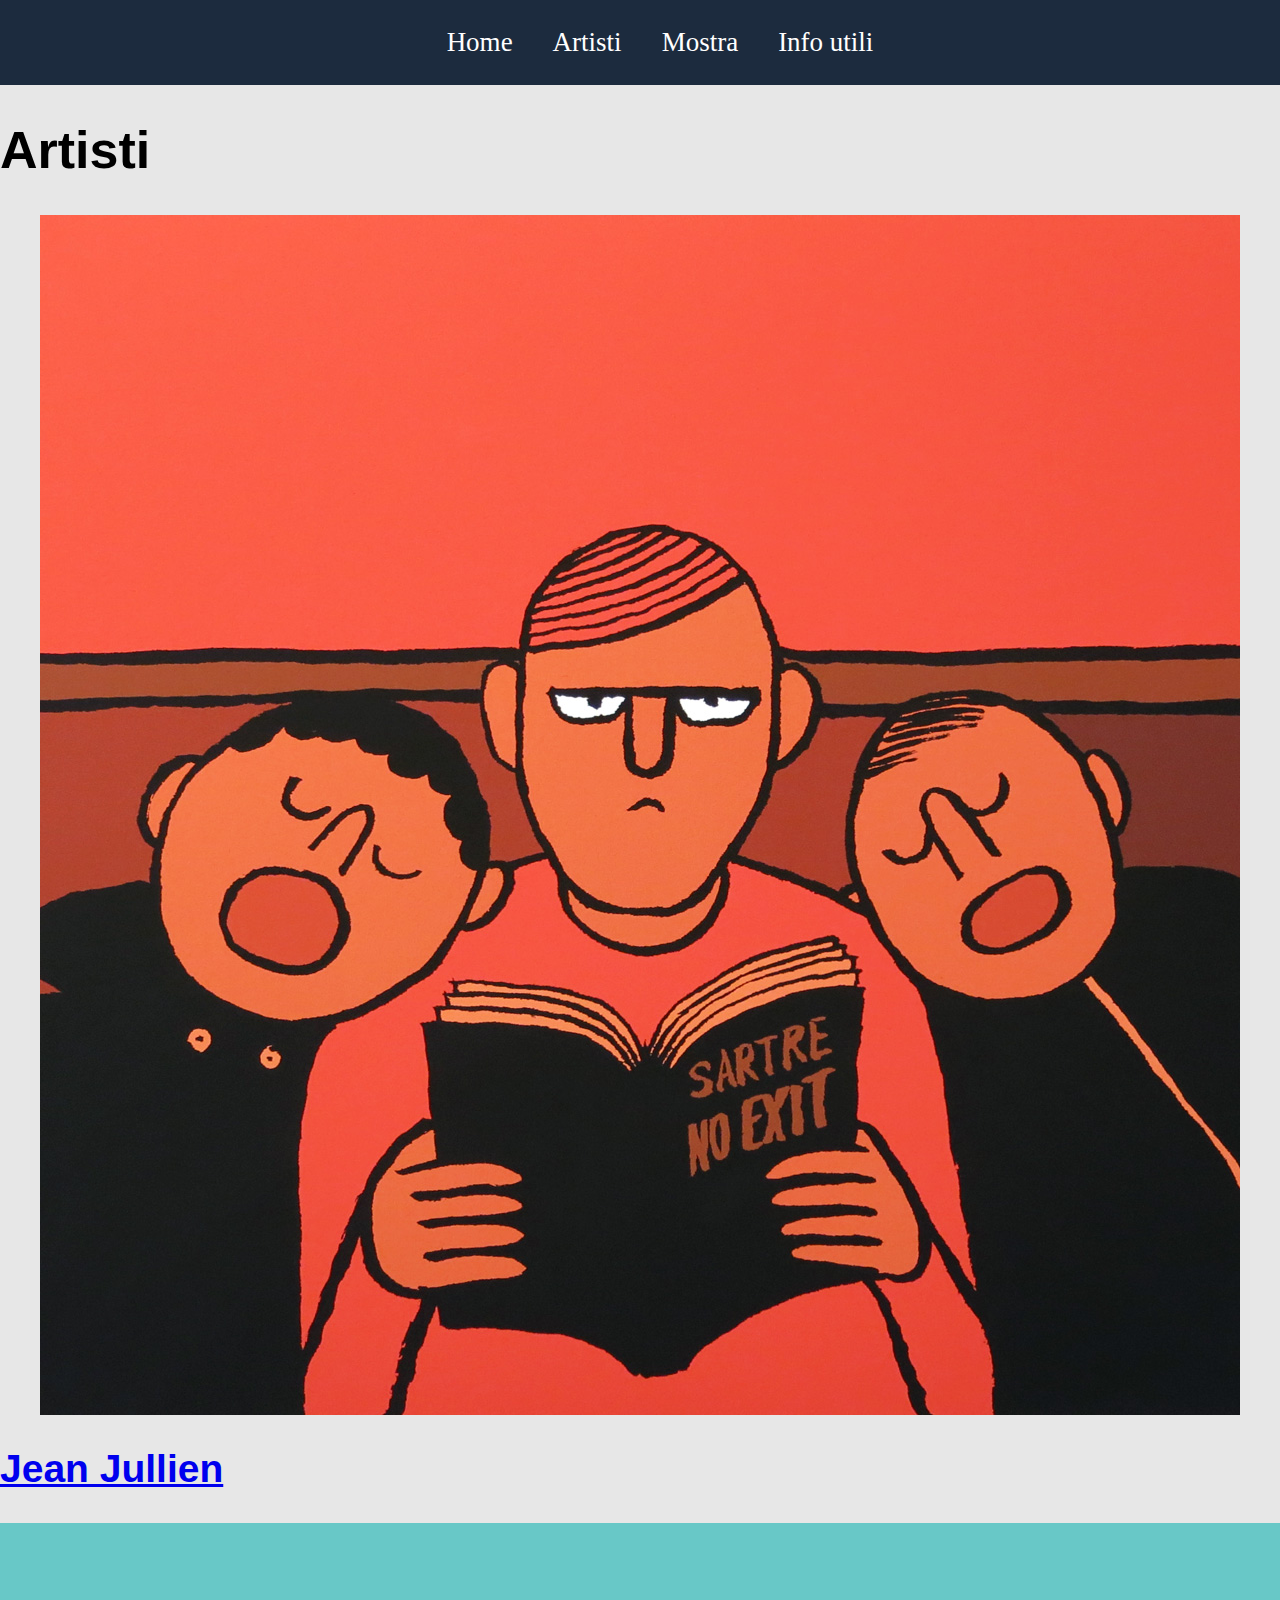
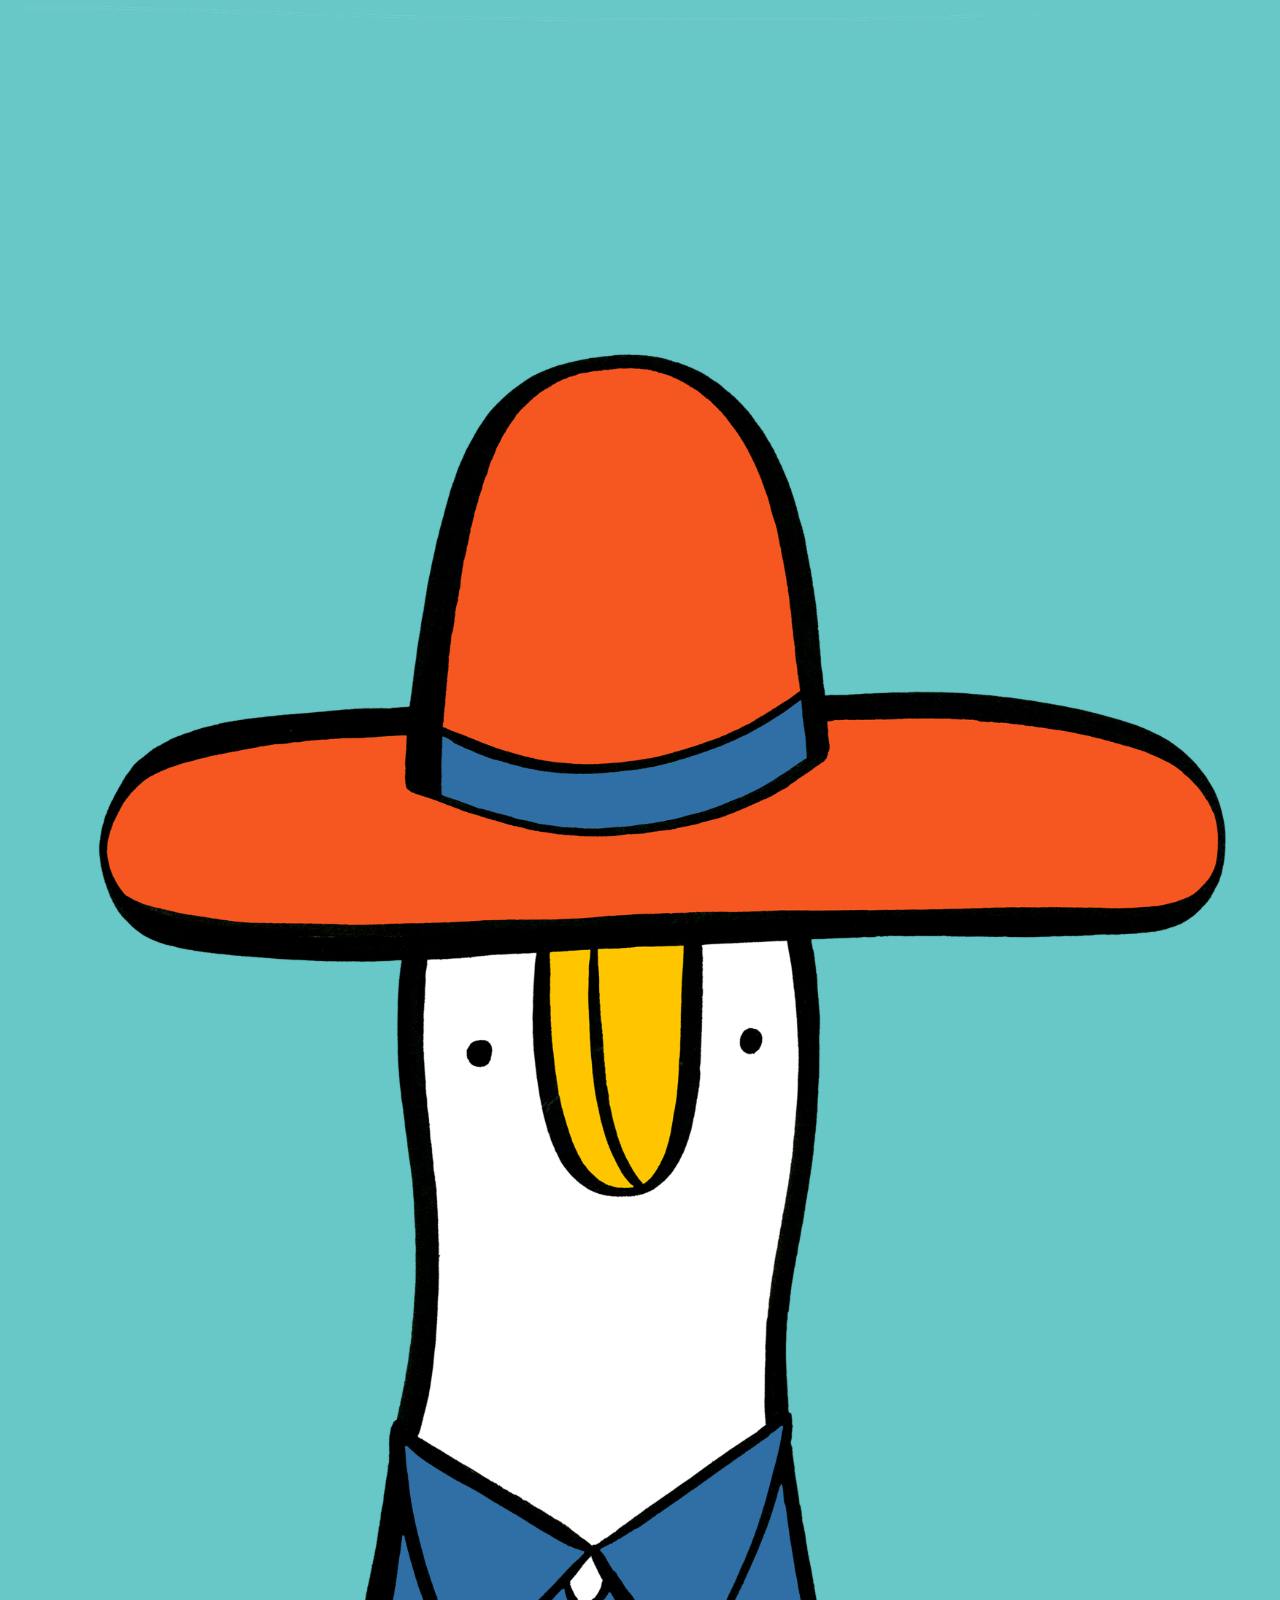
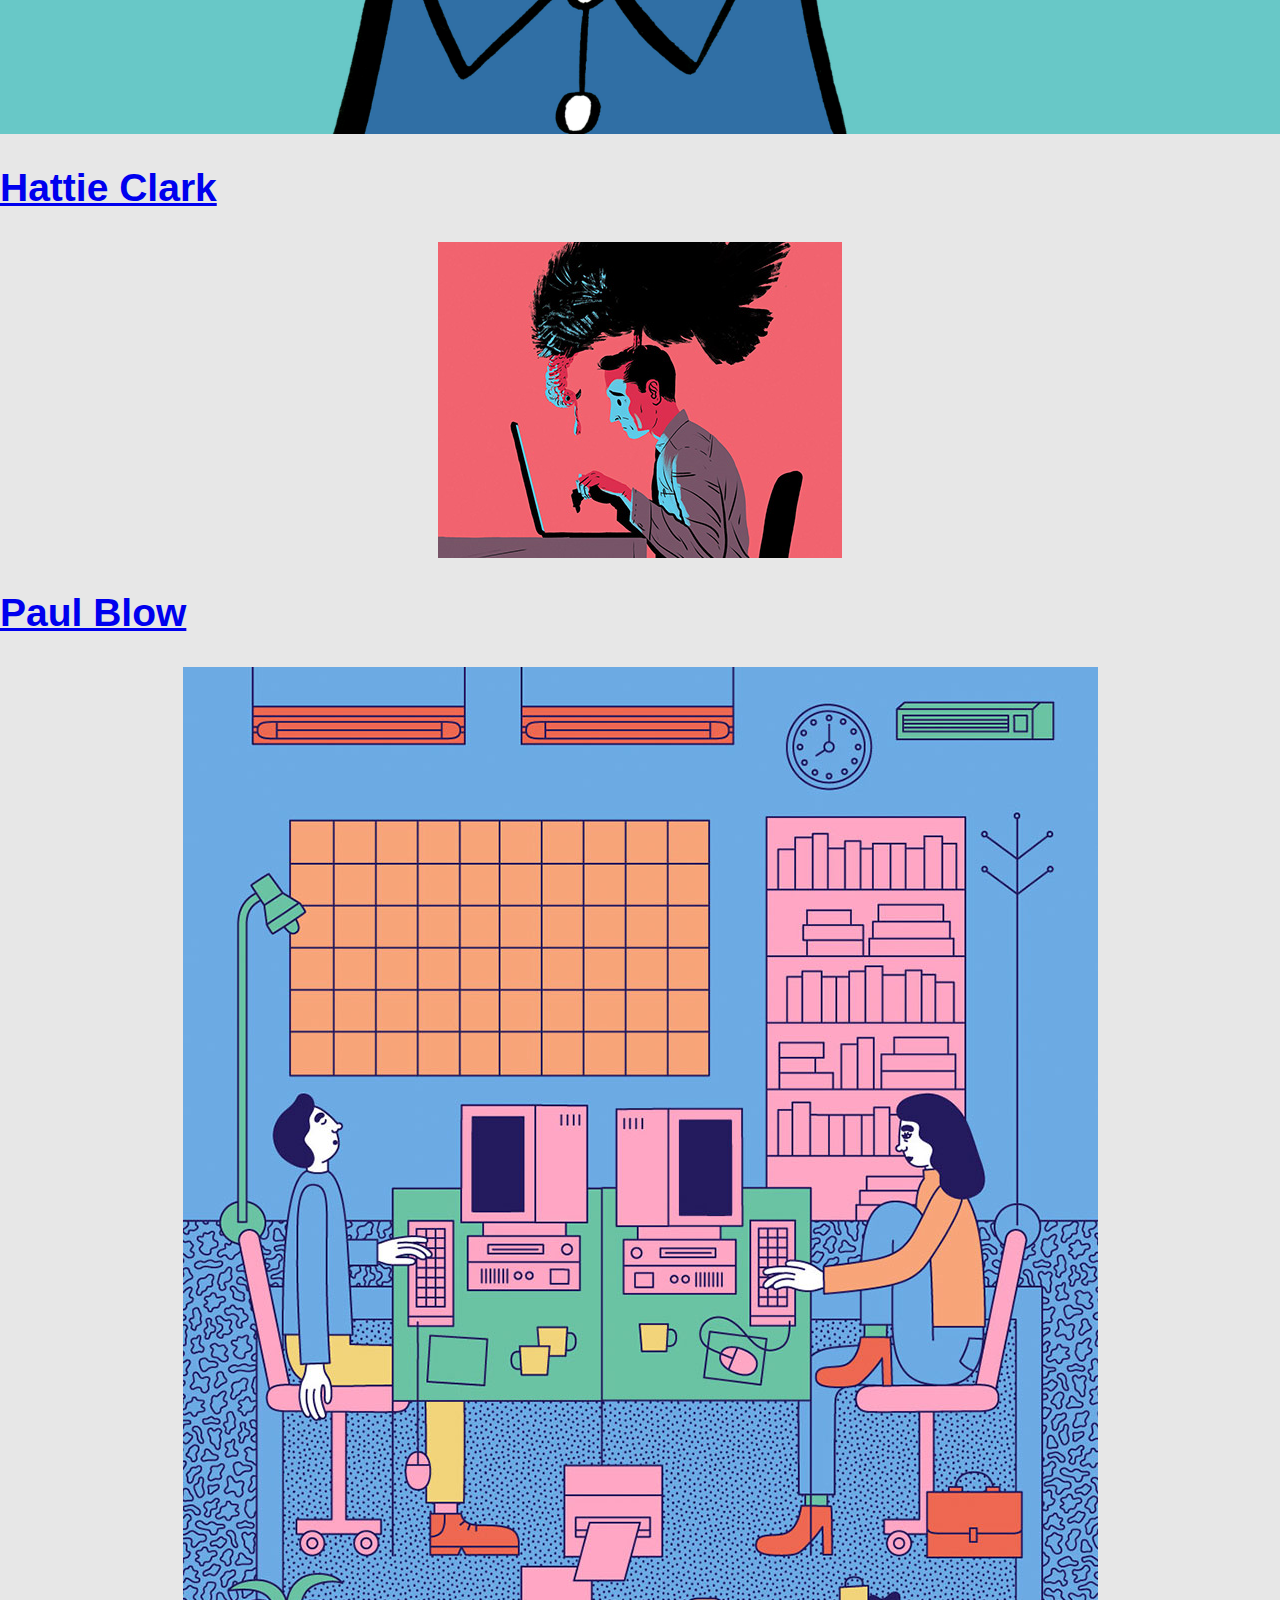
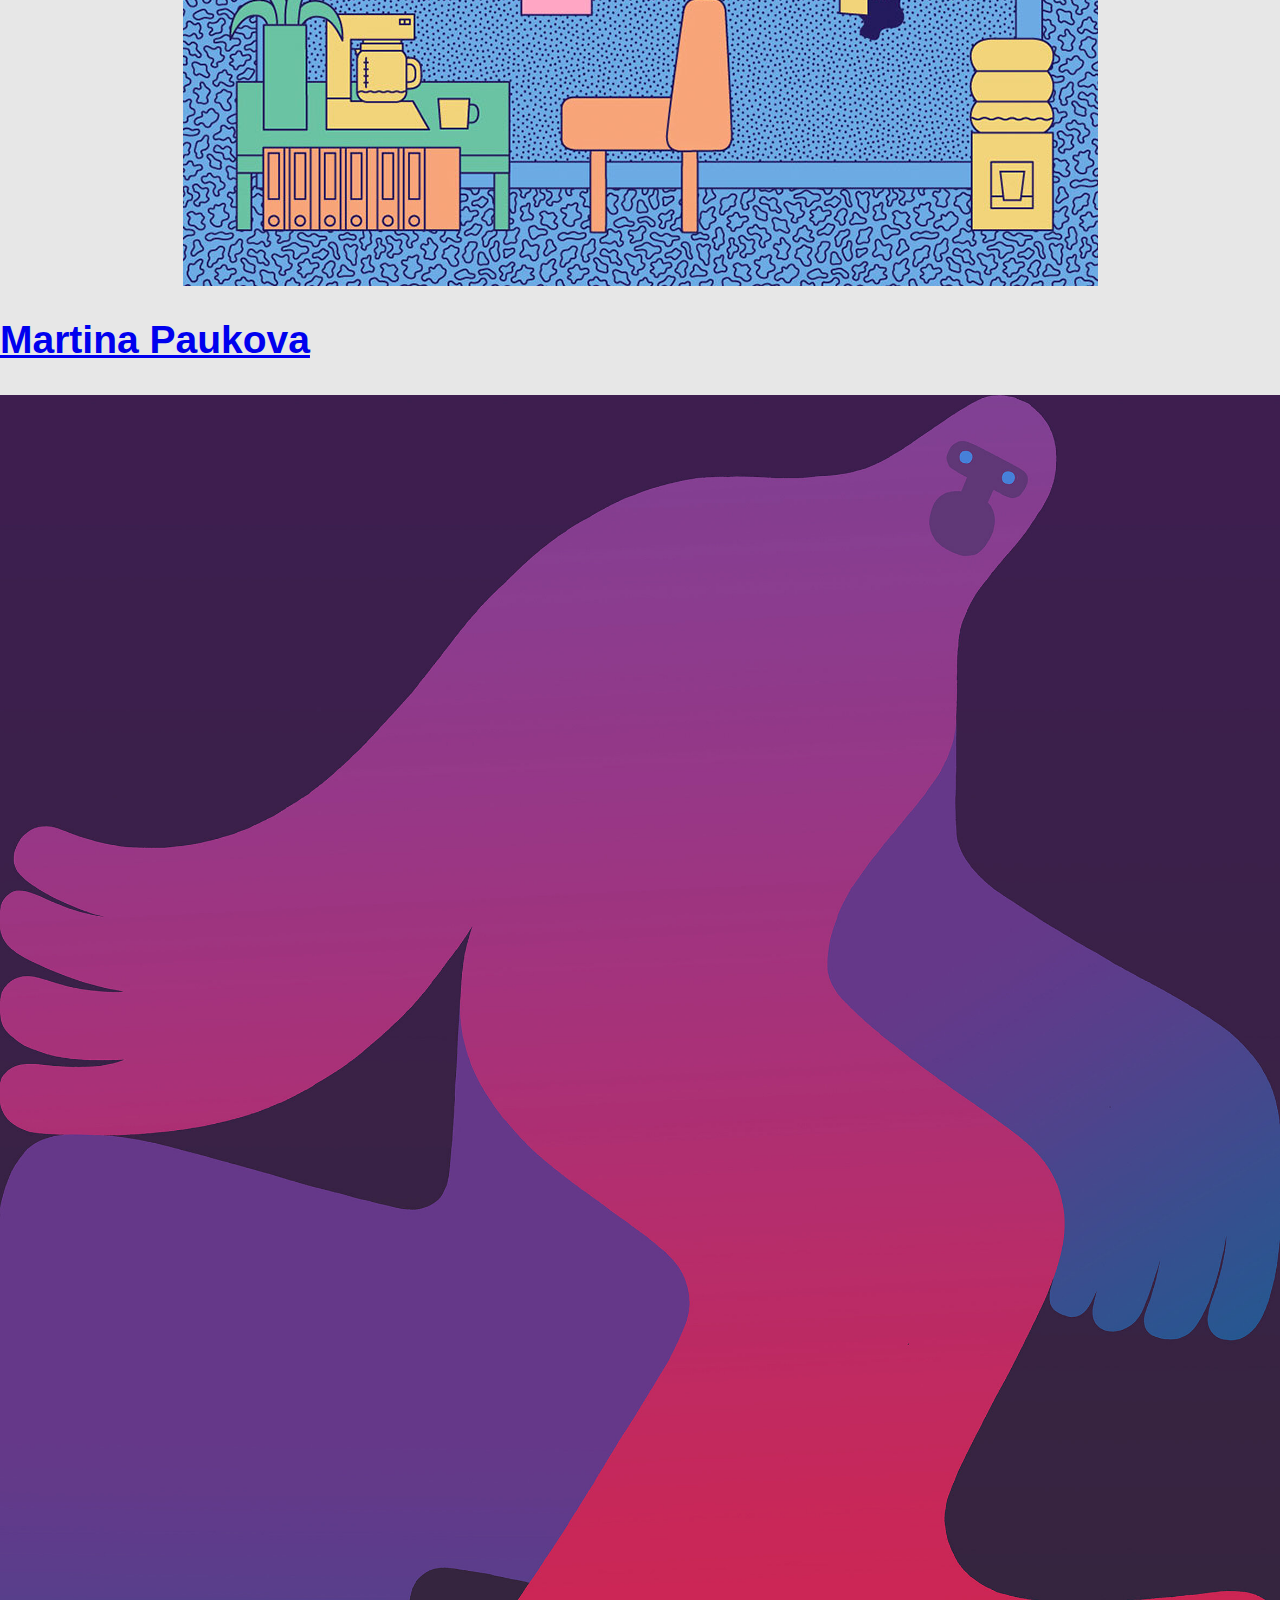
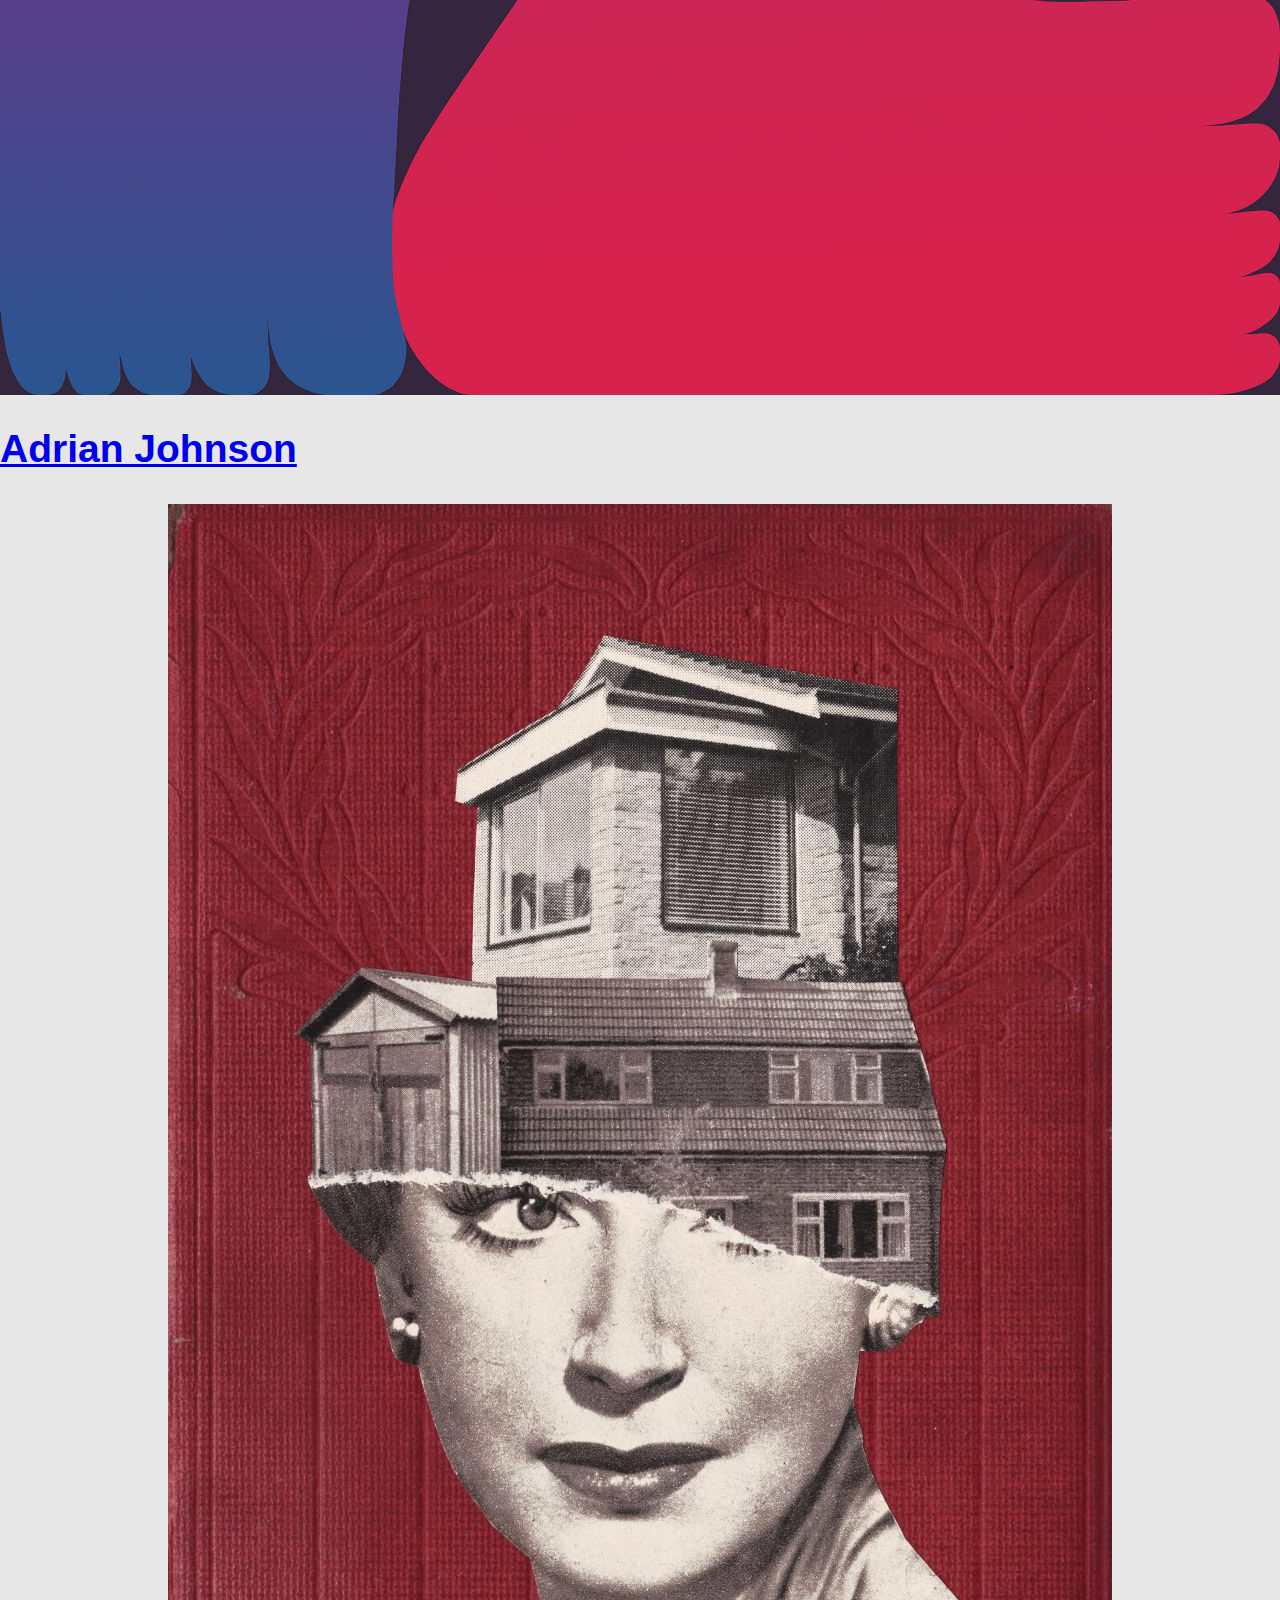
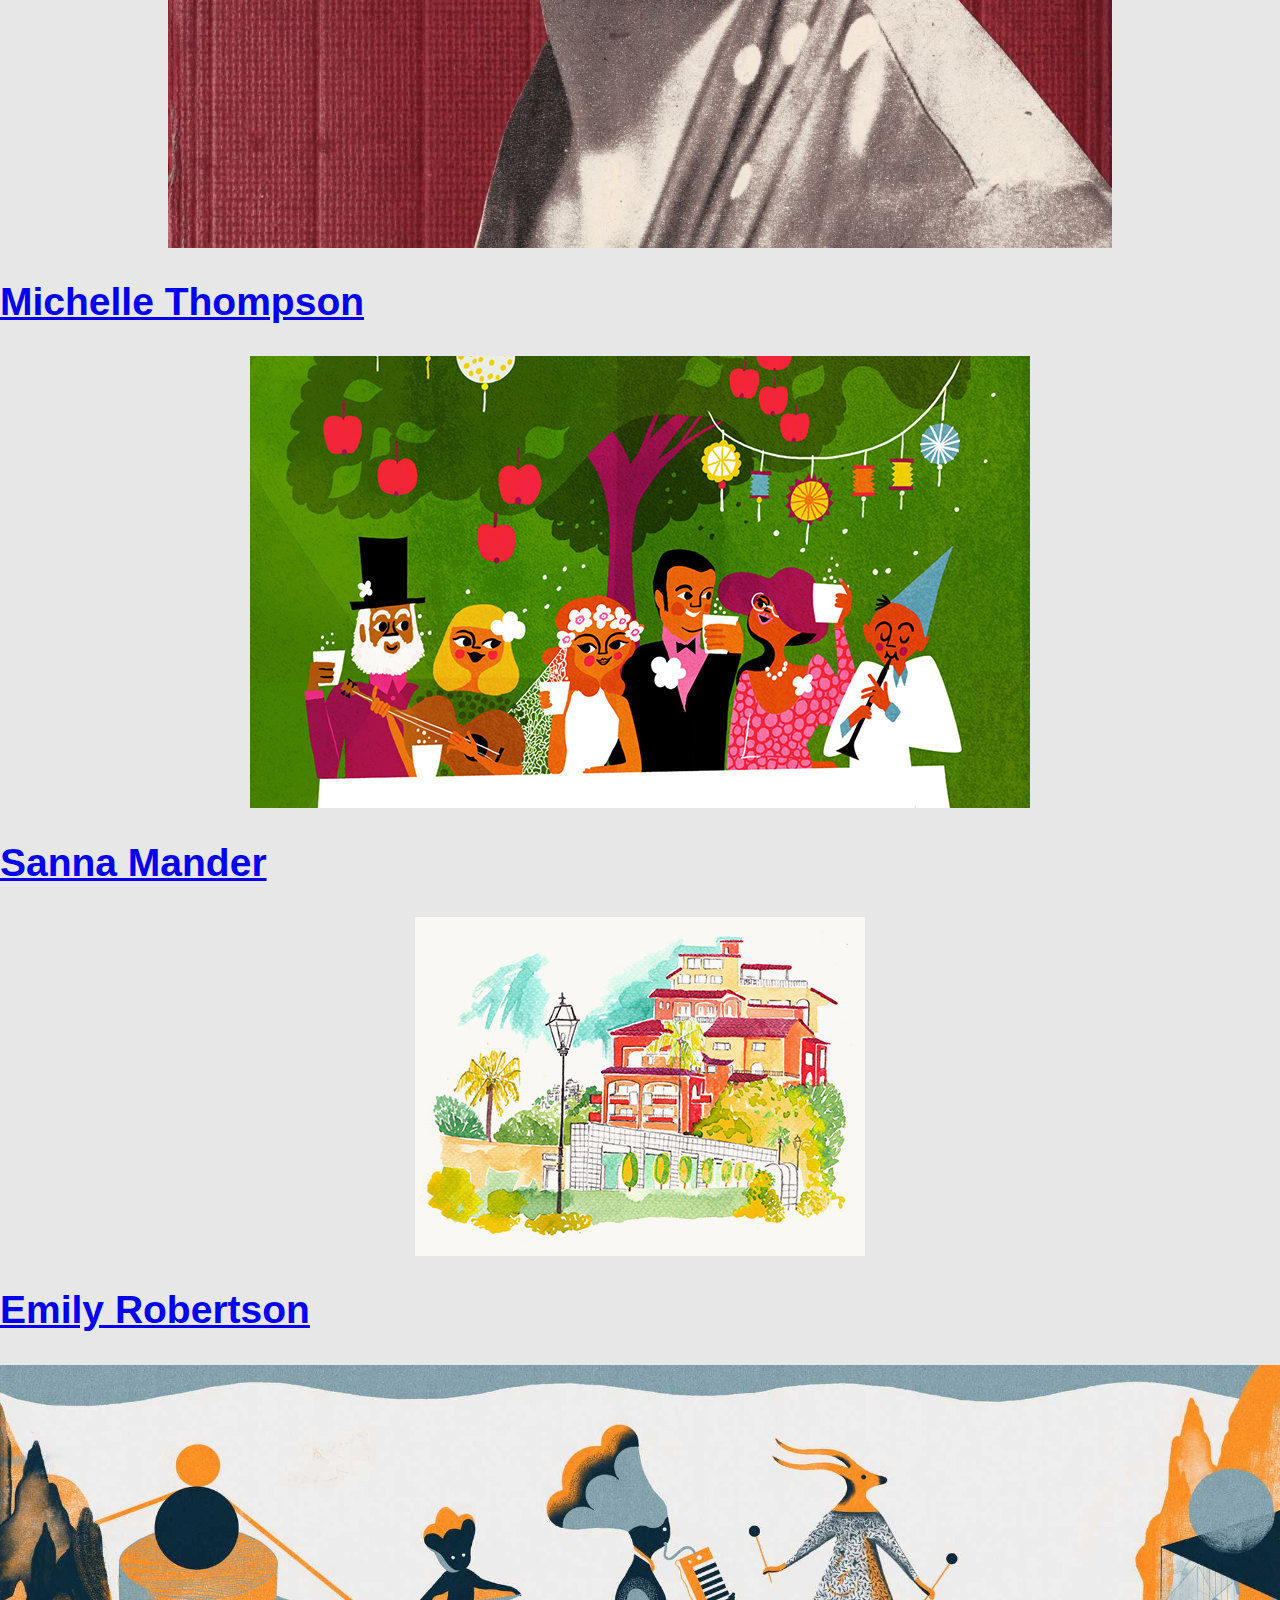
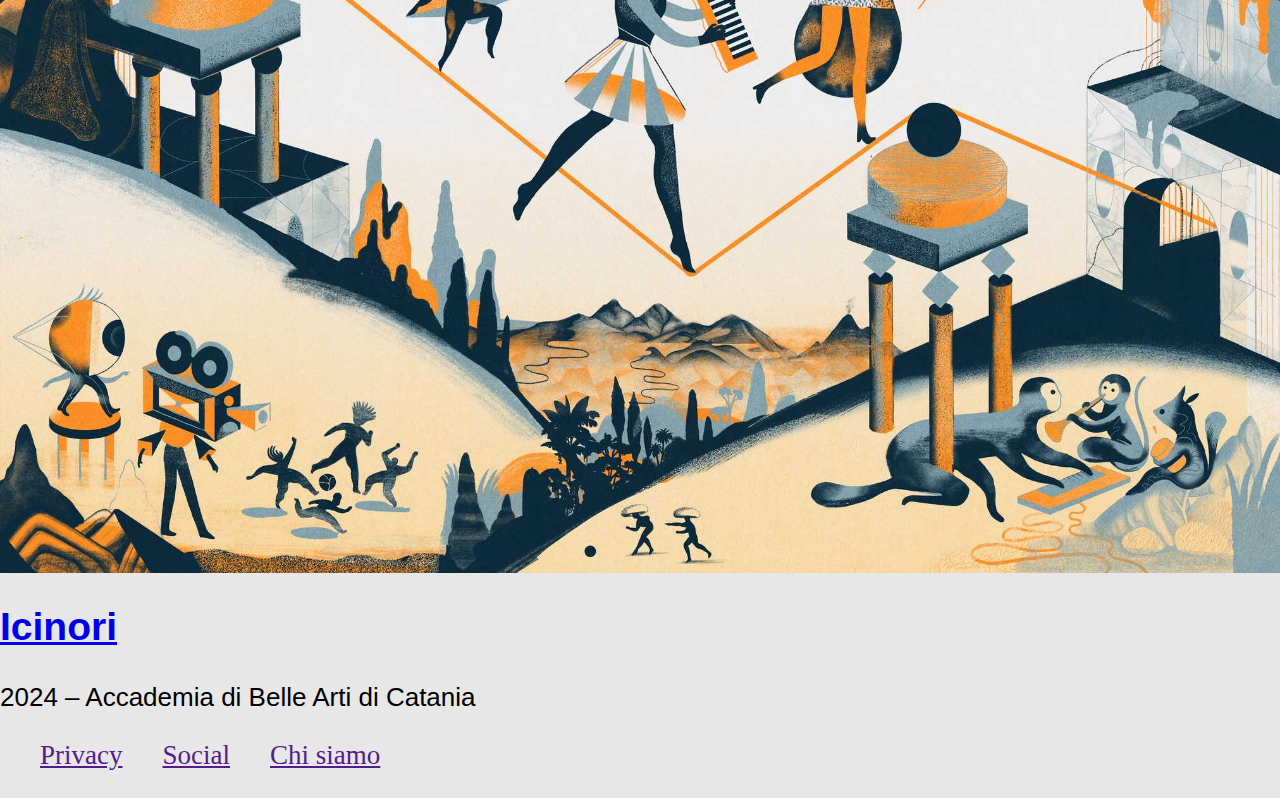
==== artisti.html @ 8eed4bee "Initial commit" ====
<!DOCTYPE html>
<html lang="en">
<head>
    <meta charset="UTF-8">
    <meta name="viewport" content="width=device-width, initial-scale=1.0">
    <title>Document</title>
    <link rel="stylesheet" href="css/style.css">
</head>
<body>
    <header>
        <nav>
        <ul>
            <li><a href="index.html">Home</a></li>
            <li><a href="artisti.html">Artisti</a></li>
            <li><a href="Mostra">Mostra</a></li>
            <li><a href="Info utili">Info utili</a></li>
        </ul>
        </nav>
    </header>
    <main>
        <section class="Info">
        <h1>Artisti</h1>
        </section>
        <section class="Card">
            <div>
                <img src="img/4.jpg" alt="">
                <h2><a href="Jean Jullien.html">Jean Jullien</a></h2>
            </div>
            <div>
                <img src="img/5.jpg" alt="">
                <h2><a href="Hattie Clark.html">Hattie Clark</a></h2>
            </div>
            <div>
                <img src="img/6.jpg" alt="">
                <h2><a href="Paul Blow.html">Paul Blow</a></h2>
            </div>
            <div>
                <img src="img/8.jpg" alt="">
                <h2><a href="Martina Paukova.html">Martina Paukova</a></h2>
            </div>
            <div>
                <img src="img/9.jpg" alt="">
                <h2><a href="Adrian Johnson.html">Adrian Johnson</a></h2>
            </div>
            <div>
                <img src="img/10.jpg" alt="">
                <h2><a href="Michelle Thompson.html">Michelle Thompson</a></h2>
            </div>
            <div>
                <img src="img/11.png" alt="">
                <h2><a href="Sanna Mender.html">Sanna Mander</a></h2>
            </div>
            <div>
                <img src="img/12.jpg" alt="">
                <h2><a href="Emily Robertson.html">Emily Robertson</a></h2>
            </div>
            <div>
                <img src="img/13.jpg" alt="">
                <h2><a href="Icinori.html">Icinori</a></h2>
            </div>
        </section>
    </main>
    <footer>
        <p>2024 – Accademia di Belle Arti di Catania</p>
        <nav>
            <ul>
                <li><a href="">Privacy</a></li>
                <li><a href="">Social</a></li>
                <li><a href="">Chi siamo</a></li>
            </ul>
        </nav>
      </footer>
</body>
</html>
---- css/style.css ----
body {
    color: black;
    background-color: #E7E7E7;
    font-family: Arial, Helvetica, sans-serif;
    font-size: 26px;
    font-style: normal;
    margin: 0;
}
header {
    max-width: 100%;
    height: 85px;
    background: #1C2B3E;
    display: grid;
    margin: auto;
    justify-content: center;
    }
   
    header nav ul {
        list-style: none;
        color: white;
        font-family: "Tenor Sans";
        font-size: 27px;
        font-style: normal;
        font-weight: 400;
        line-height: normal;
        list-style: none;
        display: flex;
        gap: 40px;
    
    }
    header a {
        text-decoration: none;
        color: white;
    }
    img {
        max-width: 100%;
        display: flex;
    }
    .titolo {
        color: #1C2B3E;
        font-family: "Tenor Sans";
        font-size: 54px;
        font-style: normal;
        font-weight: 400;
        line-height: 100%;
        height: 133px;
        position: absolute;
        margin-left: 164px;
        margin-top: 253px;
    }
    img {
        display: flex;
        margin: auto;
    }
  
    section.info {
            color: #1E1E1E;
    font-family: "Tenor Sans";
    font-size: 32px;
    font-style: normal;
    font-weight: 400;
    line-height: normal;
    width: 95px;
    height: 37px;
    }
     section.card {
            display: flex;
            display: grid;
            grid-template-columns: repeat(3, 1fr);
            max-width: 1000px;
            margin: 48px auto;
            gap: 96px;
        }
        section.card h2 {
            display: flex;
            background-color: white;
            width: 280px;
            height: 70px;
            padding-top: 0%;
            margin: 0;
            text-align: center;
        }
        section.card h2 {
            display: flex;
        padding-top: 22px;
        justify-content: center;
        color: #000;
        text-align: center;
        font-family: "Familjen Grotesk";
        font-size: 24px;
        font-style: normal;
        font-weight: 500;
        line-height: normal;
        }
        section.card h2 a {
            display: flex;
            justify-content: center;
            text-align: center;
            text-decoration: none;
            color: #000;
        }
        section.card h2 a:hover {
            text-decoration: underline;
        }
        section.card img {
            display: flex;
            padding-bottom: 0%;
            margin-top: 0px;
            height: 280px;
            width: 280px;
            object-fit: cover;
        }
   .Prima_immagine img {
    width: 100%;
   height: 80px;
   object-fit: cover;
   margin: 0;
}
   .Testo_artista h1 {
    color: #C42F69;
    font-family: "Tenor Sans";
    font-size: 48px;
    font-style: normal;
    font-weight: 400;
    line-height: 116.971%;
   }
   .Paragrafo p {
    width: 613px;
height: 0;
flex-shrink: 0;
color: #000;
font-family: Helvetica;
font-size: 26px;
font-style: normal;
font-weight: 400;
line-height: normal;
display: flex;
}
.Foto1 div {
width: 364px;
height: 243px;
flex-shrink: 0;
display: flex;
}
.Foto2 div {
width: 1400px;
height: 1686px;
flex-shrink: 0;
}
.Testo2 p {
width: 613px;
height: 194px;
flex-shrink: 0;
color: #000;
font-family: Helvetica;
font-size: 26px;
font-style: normal;
font-weight: 400;
line-height: normal;
}
.section .Immagini {
max-width: 1300px;
display: grid;
grid-template-columns: repeat(auto-fix, minimax 300px, 1fr);
gap: 22px;
margin: 48px auto;
}
section .Immagini img {
    display: flex;
    padding-bottom: 0%;
    margin-top: 0px;
    height: 280px;
    width: 280px;
    object-fit: cover;
}
.footer {
    width: 1400px;
height: 227px;
flex-shrink: 0;
background: #1C2B3E;
}

footer nav ul {
    list-style: none;
    color: white;
    font-family: "Tenor Sans";
    font-size: 27px;
    font-style: normal;
    font-weight: 400;
    line-height: normal;
    list-style: none;
    display: flex;
    gap: 40px;
}
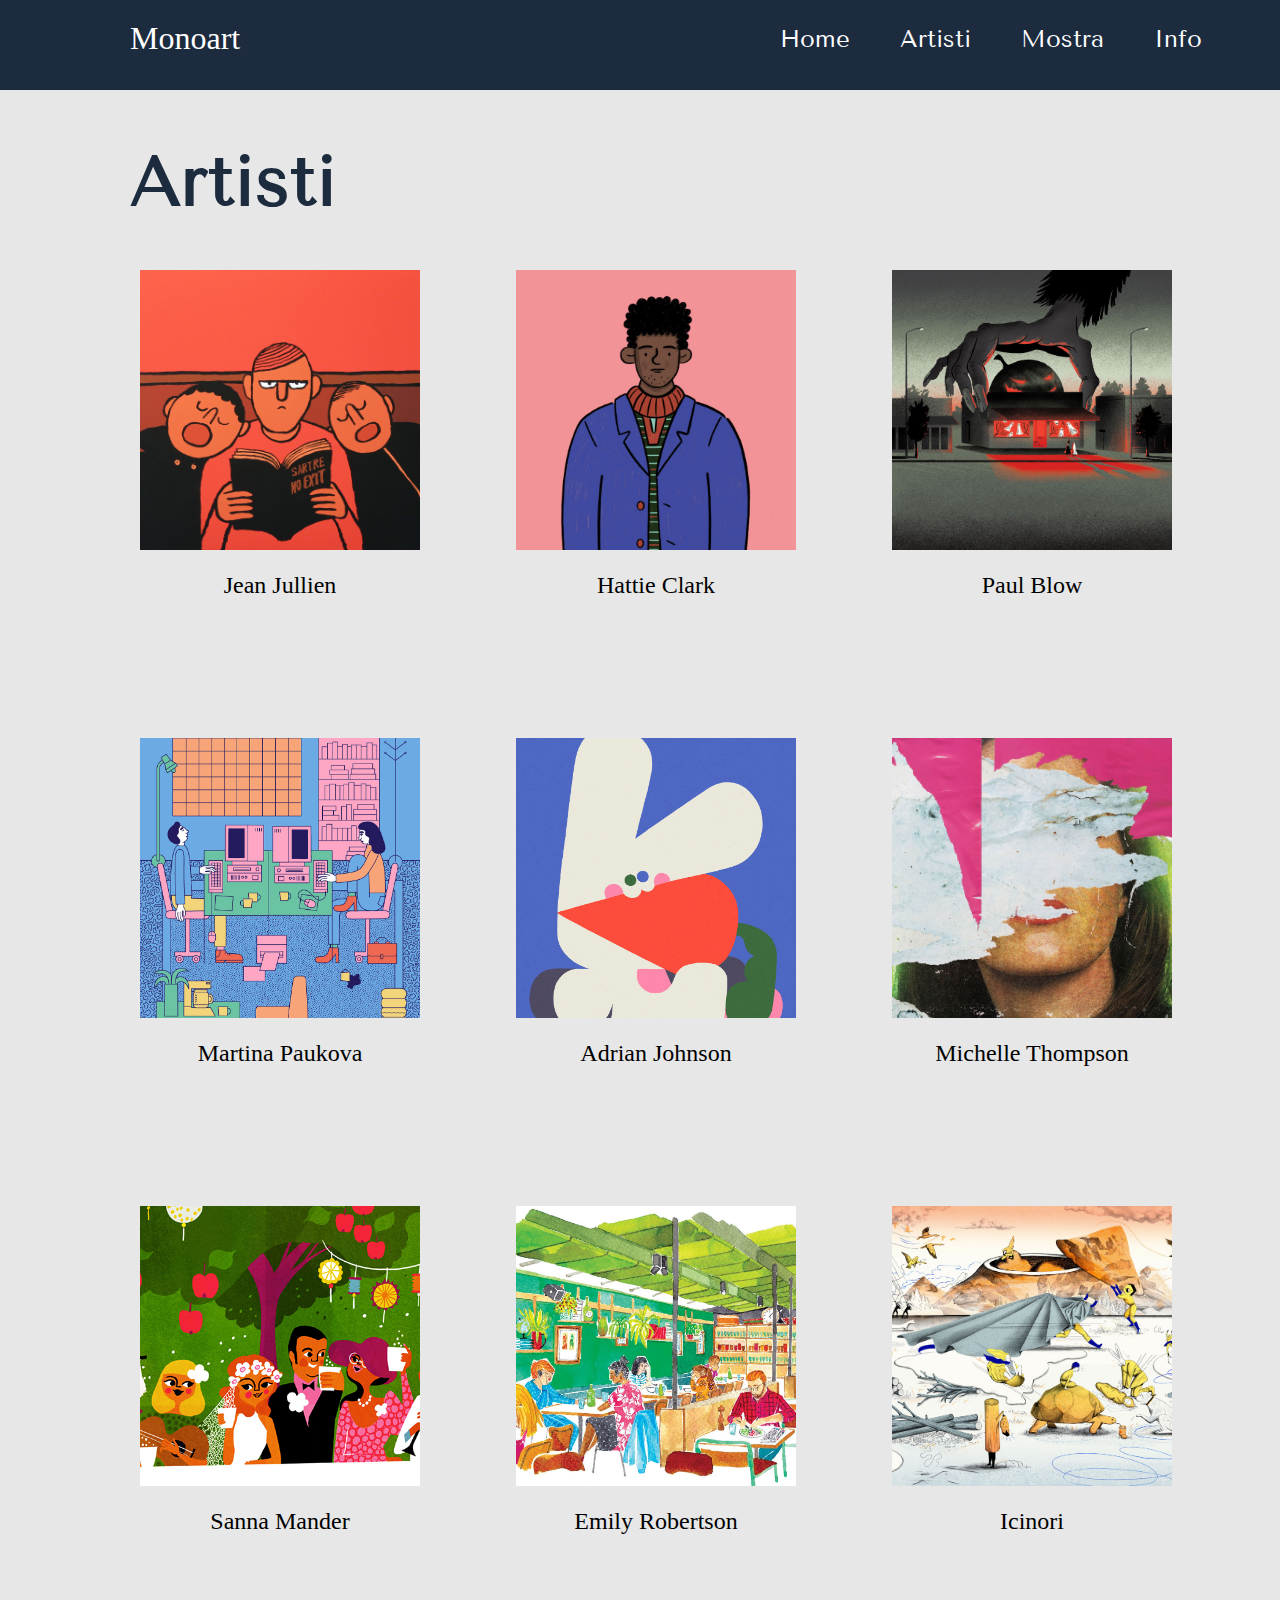
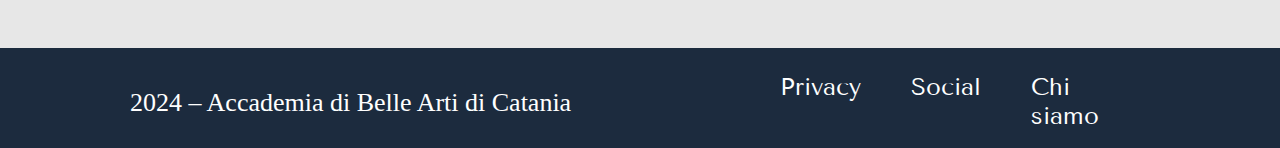
==== commit 8d0aa733: "deleted:    Adrian Johnson.html deleted:    Emily Robertson.html deleted:    Hattie Clark.html delet" ====
--- a/artisti.html
+++ b/artisti.html
@@ -3,17 +3,21 @@
 <head>
     <meta charset="UTF-8">
     <meta name="viewport" content="width=device-width, initial-scale=1.0">
-    <title>Document</title>
-    <link rel="stylesheet" href="css/style.css">
+    <link rel="preconnect" href="https://fonts.googleapis.com">
+<link rel="preconnect" href="https://fonts.gstatic.com" crossorigin>
+<link href="https://fonts.googleapis.com/css2?family=Tenor+Sans&display=swap" rel="stylesheet">
+<link rel="stylesheet" href="css/style.css">
+    <title>Monoart</title>
 </head>
 <body>
     <header>
+        <p>Monoart</p>
         <nav>
         <ul>
             <li><a href="index.html">Home</a></li>
             <li><a href="artisti.html">Artisti</a></li>
-            <li><a href="Mostra">Mostra</a></li>
-            <li><a href="Info utili">Info utili</a></li>
+            <li><a href="Mostra.html">Mostra</a></li>
+            <li><a href="Info_utili.html">Info</a></li>
         </ul>
         </nav>
     </header>
@@ -23,39 +27,39 @@
         </section>
         <section class="Card">
             <div>
-                <img src="img/4.jpg" alt="">
+                <img src="img/4.jpg" alt="" width="100%">
                 <h2><a href="Jean Jullien.html">Jean Jullien</a></h2>
             </div>
             <div>
-                <img src="img/5.jpg" alt="">
+                <img src="img/Handsome-Frank-Hattie Clark (3).jpg" alt=""width="100%">
                 <h2><a href="Hattie Clark.html">Hattie Clark</a></h2>
             </div>
             <div>
-                <img src="img/6.jpg" alt="">
+                <img src="img/Handsome-Frank-Paul Blow (4).jpg" alt=""width="100%">
                 <h2><a href="Paul Blow.html">Paul Blow</a></h2>
             </div>
             <div>
-                <img src="img/8.jpg" alt="">
+                <img src="img/8.jpg" alt=""width="100%">
                 <h2><a href="Martina Paukova.html">Martina Paukova</a></h2>
             </div>
             <div>
-                <img src="img/9.jpg" alt="">
+                <img src="img/AP_Adrian_Johnson_CARROT_2x-scaled.jpg" alt=""width="100%">
                 <h2><a href="Adrian Johnson.html">Adrian Johnson</a></h2>
             </div>
             <div>
-                <img src="img/10.jpg" alt="">
+                <img src="img/Handsome-Frank-Michelle Thompson.jpg" alt=""width="100%">
                 <h2><a href="Michelle Thompson.html">Michelle Thompson</a></h2>
             </div>
             <div>
-                <img src="img/11.png" alt="">
+                <img src="img/11.png" alt=""width="100%">
                 <h2><a href="Sanna Mender.html">Sanna Mander</a></h2>
             </div>
             <div>
-                <img src="img/12.jpg" alt="">
+                <img src="img/Handsome-Frank-Emily Robertson (6).jpg" alt=""width="100%">
                 <h2><a href="Emily Robertson.html">Emily Robertson</a></h2>
             </div>
             <div>
-                <img src="img/13.jpg" alt="">
+                <img src="img/AP_Icinori_ET-PUIS_PRINT_2_2x.jpg" alt=""width="100%">
                 <h2><a href="Icinori.html">Icinori</a></h2>
             </div>
         </section>
--- a/css/style.css
+++ b/css/style.css
@@ -1,86 +1,114 @@
 body {
     color: black;
     background-color: #E7E7E7;
-    font-family: Arial, Helvetica, sans-serif;
-    font-size: 26px;
-    font-style: normal;
-    margin: 0;
-}
-header {
-    max-width: 100%;
-    height: 85px;
-    background: #1C2B3E;
-    display: grid;
     margin: auto;
-    justify-content: center;
-    }
-   
-    header nav ul {
-        list-style: none;
-        color: white;
-        font-family: "Tenor Sans";
-        font-size: 27px;
-        font-style: normal;
-        font-weight: 400;
-        line-height: normal;
-        list-style: none;
+}
+    header {
+        max-width: 100%;
+        height: 90px;
+        margin: auto;
         display: flex;
-        gap: 40px;
+        background-color: #1C2B3E;
+        justify-content: space-between;    
+      }
+       
+      header p {
+        width: 100px;
+        color: rgba(255,255,255,1);
+        margin-top: 20px;
+        margin-left: 130px;
+        font-family: Tinos;
+        font-weight: Regular;
+        font-size: 32px;
+        text-align: left;
+      }
+       
+      header nav ul {
+        width: 100px;
+        color: rgba(255,255,255,1);
+        margin-right: 400px;
+        font-family: Tenor Sans;
+        font-weight: Medium;
+        font-size: 24px;
+        text-align: left;
+        display: flex;
+        gap: 50px;
+        text-decoration: none;
+        list-style-type: none;
+      }
+       
+      header nav ul a {
+        color: rgba(255,255,255,1);
+        text-decoration: none;
+      }
+       
+      header nav ul a:hover {
+        text-decoration: underline;
+      }
     
-    }
-    header a {
-        text-decoration: none;
-        color: white;
-    }
     img {
         max-width: 100%;
-        display: flex;
+    height: auto;
+    display: block;
+    object-fit: cover;
     }
-    .titolo {
+    .Titolo {
         color: #1C2B3E;
-        font-family: "Tenor Sans";
-        font-size: 54px;
-        font-style: normal;
-        font-weight: 400;
-        line-height: 100%;
-        height: 133px;
+        margin-top: 50px;
+        margin-left: 130px;
+        font-family: Tenor Sans;
+        font-weight: Regular;
+        font-size: 35px;
+      }
+
+
+.Immagine {
+        width: 336px;
+        height: 458px;
         position: absolute;
-        margin-left: 164px;
-        margin-top: 253px;
+        top: 250px;
+        right: 164px;
+        padding-top: 120px;
+        
     }
-    img {
-        display: flex;
-        margin: auto;
+    .Testo {
+        width: 460px;
+        color: black;
+        margin-top: 100px;
+        margin-left: 130px;
+        margin-bottom: 200px;
+        font-size: 26px;
+        font-family: Arial, Helvetica, sans-serif;
+        padding-bottom: 80px;
     }
   
-    section.info {
-            color: #1E1E1E;
-    font-family: "Tenor Sans";
-    font-size: 32px;
-    font-style: normal;
-    font-weight: 400;
-    line-height: normal;
-    width: 95px;
-    height: 37px;
+    .Info {
+        color: #1C2B3E;
+        margin-top: 50px;
+        margin-left: 130px;
+        font-family: Tenor Sans;
+        font-weight: Regular;
+        font-size: 35px;
     }
-     section.card {
+     .Card {
             display: flex;
             display: grid;
             grid-template-columns: repeat(3, 1fr);
             max-width: 1000px;
-            margin: 48px auto;
+            margin-left: 60px;
             gap: 96px;
-        }
-        section.card h2 {
-            display: flex;
-            background-color: white;
+            padding-left: 80px;
+            padding-bottom: 70px;
+        }
+    .Card h2 {
+            display: flex;
             width: 280px;
             height: 70px;
             padding-top: 0%;
             margin: 0;
             text-align: center;
         }
-        section.card h2 {
+    .Card h2 {
             display: flex;
         padding-top: 22px;
         justify-content: center;
@@ -92,30 +120,25 @@
         font-weight: 500;
         line-height: normal;
         }
-        section.card h2 a {
+    .Card h2 a {
             display: flex;
             justify-content: center;
             text-align: center;
             text-decoration: none;
             color: #000;
         }
-        section.card h2 a:hover {
+        .Card h2 a:hover {
             text-decoration: underline;
         }
-        section.card img {
+        .Card img {
             display: flex;
             padding-bottom: 0%;
             margin-top: 0px;
             height: 280px;
-            width: 280px;
+            width: 100%;
             object-fit: cover;
         }
-   .Prima_immagine img {
-    width: 100%;
-   height: 80px;
-   object-fit: cover;
-   margin: 0;
-}
+
    .Testo_artista h1 {
     color: #C42F69;
     font-family: "Tenor Sans";
@@ -123,6 +146,7 @@
     font-style: normal;
     font-weight: 400;
     line-height: 116.971%;
+    padding-left: 80px;
    }
    .Paragrafo p {
     width: 613px;
@@ -135,17 +159,17 @@
 font-weight: 400;
 line-height: normal;
 display: flex;
-}
-.Foto1 div {
-width: 364px;
-height: 243px;
-flex-shrink: 0;
-display: flex;
-}
-.Foto2 div {
-width: 1400px;
-height: 1686px;
-flex-shrink: 0;
+padding-left: 80px;
+}
+.Foto1 {
+    width: 336px;
+    height: 458px;
+    background-repeat: no-repeat;
+    background-position: center center;
+    background-size: cover;
+    position: absolute;
+    top: 250px;
+    right: 164px;
 }
 .Testo2 p {
 width: 613px;
@@ -157,15 +181,20 @@
 font-style: normal;
 font-weight: 400;
 line-height: normal;
-}
-.section .Immagini {
-max-width: 1300px;
-display: grid;
-grid-template-columns: repeat(auto-fix, minimax 300px, 1fr);
-gap: 22px;
-margin: 48px auto;
-}
-section .Immagini img {
+padding-top: 300px;
+padding-left: 80px;
+}
+.Immagini {
+    display: flex;
+    display: grid;
+    grid-template-columns: repeat(3, 1fr);
+    max-width: 1000px;
+    margin-left: 60px;
+    gap: 96px;
+    padding-left: 80px;
+    padding-bottom: 70px;
+}
+.Immagini img {
     display: flex;
     padding-bottom: 0%;
     margin-top: 0px;
@@ -173,22 +202,124 @@
     width: 280px;
     object-fit: cover;
 }
-.footer {
-    width: 1400px;
-height: 227px;
-flex-shrink: 0;
-background: #1C2B3E;
-}
-
-footer nav ul {
-    list-style: none;
-    color: white;
-    font-family: "Tenor Sans";
-    font-size: 27px;
+.Immagine1 {
+    width: 455px;
+    height: 194px;
+    background-repeat: no-repeat;
+    background-position: center center;
+    background-size: cover;
+    position: absolute;
+    top: 250px;
+    right: 164px; 
+}
+.Testo_info {
+     height: 0;
+    flex-shrink: 0;
+    color: #000;
+    font-family: Helvetica;
+    font-size: 26px;
     font-style: normal;
     font-weight: 400;
     line-height: normal;
-    list-style: none;
-    display: flex;
-    gap: 40px;
-}+    display: flex;
+    margin-left: 70px;
+    margin-top: 30px;
+    width: 500px;
+    height: 30px;
+    padding-bottom: 300px;
+}
+.Titolo2 p {
+    color: #C42F69;
+    font-family: "Tenor Sans";
+    font-size: 48px;
+    font-style: normal;
+    font-weight: 400;
+   padding-bottom: 70px;
+    padding-left: 130px;
+    padding-top: 20px;
+    margin-bottom: 20px;
+}
+.Testo2_info p {
+    height: 500px;
+    width: 500px;
+    flex-shrink: 0;
+    color: #000;
+    font-family: Helvetica;
+    font-size: 26px;
+    font-style: normal;
+    font-weight: 400;
+    line-height: normal;
+    display: flex;
+    margin-left: 20px;
+    padding-top: 20px;
+    margin-top: 0px;
+    padding-bottom: 70px;
+    margin-bottom: 200px;
+    padding-left: 120px;
+}
+.Immagine2 {
+    width: 455px;
+    height: 194px;
+    background-repeat: no-repeat;
+    background-position: center center;
+    background-size: cover;
+    position: absolute;
+    top: 800px;
+    right: 164px; 
+}
+.Testo_mostra p {
+width: 613px;
+height: 0;
+flex-shrink: 0;
+color: #000;
+font-family: Helvetica;
+font-size: 26px;
+font-style: normal;
+font-weight: 400;
+line-height: normal;
+display: flex;
+margin-left: 30px;
+padding-top: 30px;
+padding-bottom: 900px;
+padding-left: 120px;
+}
+footer {
+    max-width: 100%;
+    height: 100px;
+    margin: auto;
+    display: flex;
+    background-color: #1C2B3E;
+    justify-content: space-between;
+}
+footer nav ul {
+    width: 100px;
+    color: rgba(255,255,255,1);
+    margin-right: 400px;
+    font-family: Tenor Sans;
+    font-weight: Medium;
+    font-size: 24px;
+    text-align: left;
+    display: flex;
+    gap: 50px;
+    text-decoration: none;
+    list-style-type: none;
+}
+footer p {
+    color: rgba(255,255,255,1);
+    margin-top: 20px;
+    margin-left: 130px;
+    font-family: Tinos;
+    font-weight: Regular;
+    font-size: 26px;
+    text-align: left;
+    padding-top: 20px;
+  }
+  footer nav ul a {
+    color: rgba(255,255,255,1);
+    text-decoration: none;
+  }
+   
+  footer nav ul a:hover {
+    text-decoration: underline;
+  }
+  